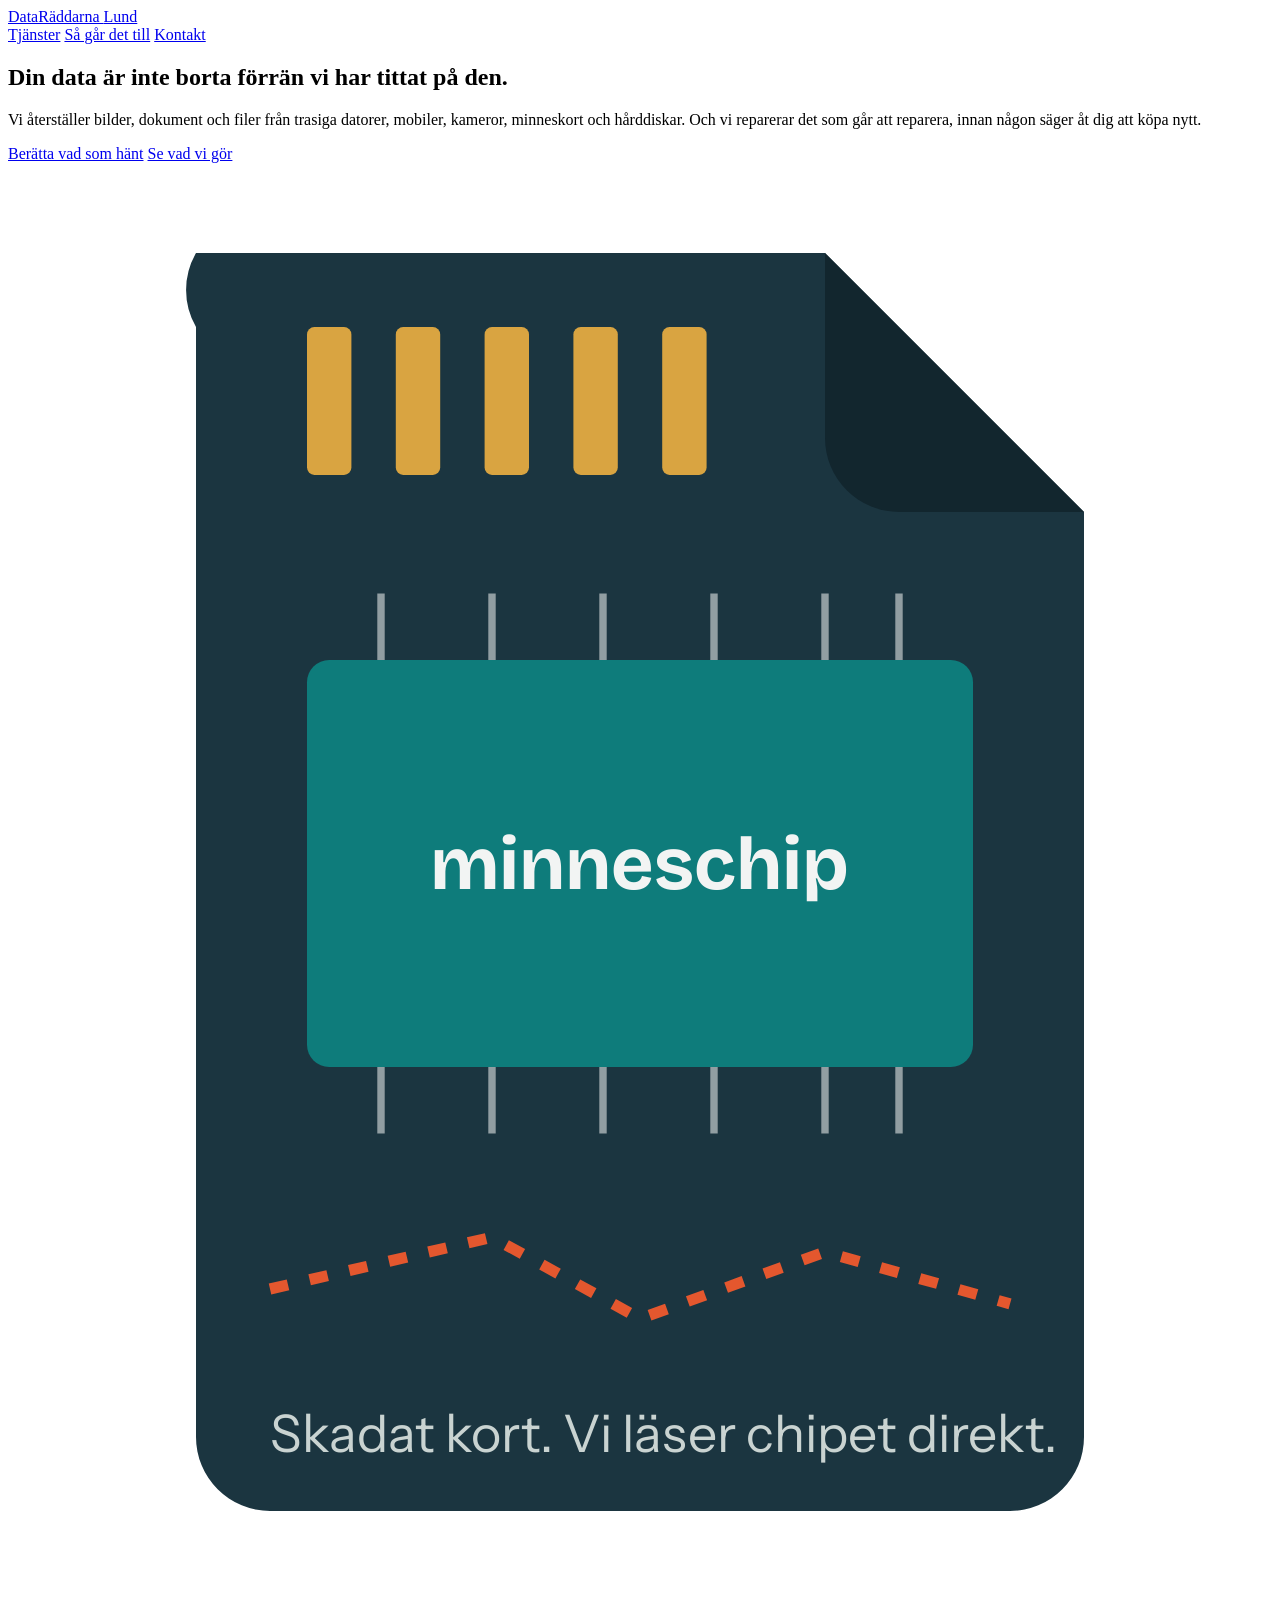
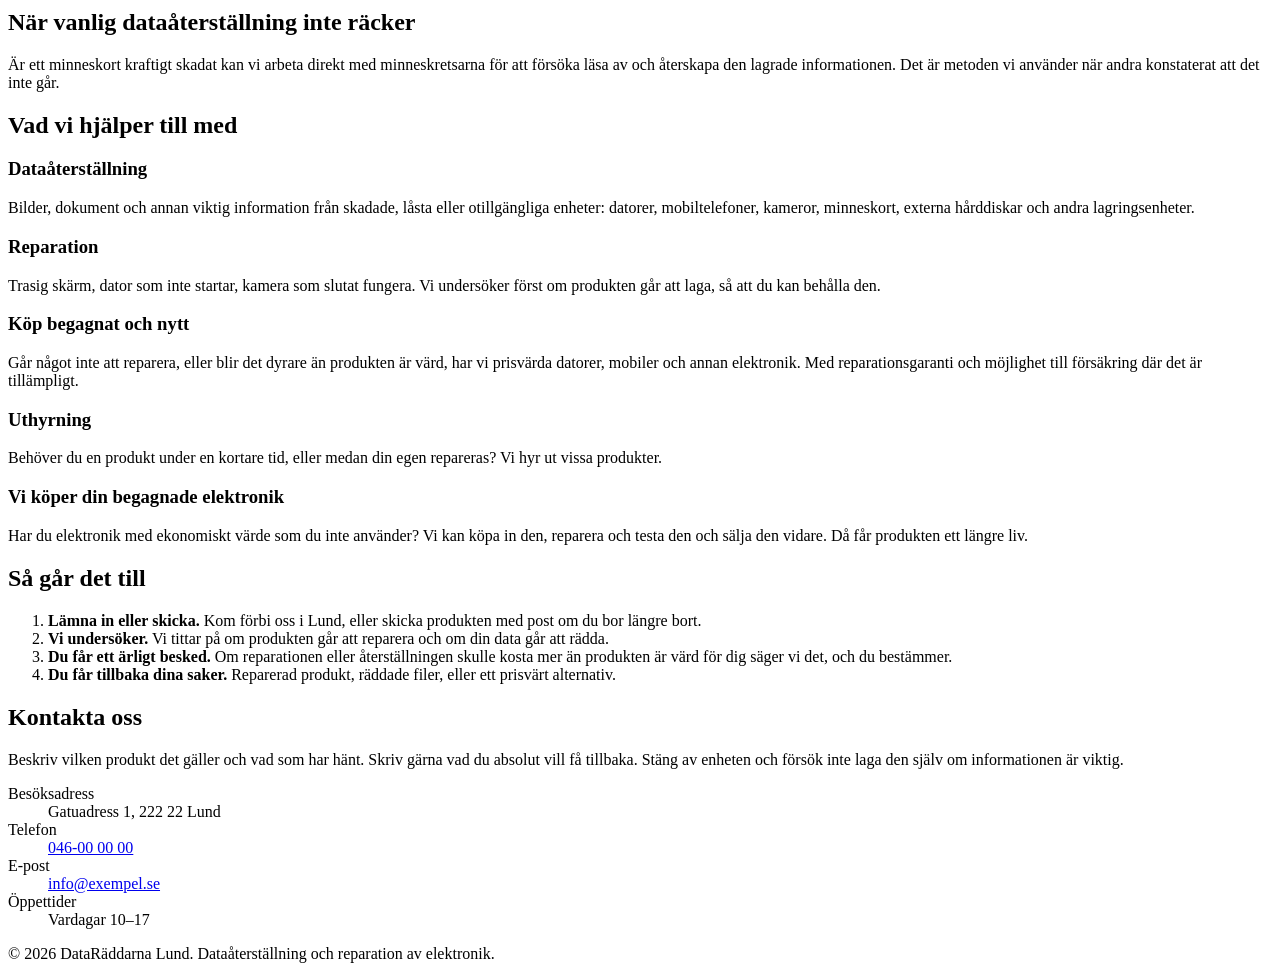
==== index.html @ 55b4c7bf "Create index.html" ====
<!DOCTYPE html>
<html lang="sv">
<head>
  <meta charset="utf-8">
  <meta name="viewport" content="width=device-width, initial-scale=1">
  <title>DataRäddarna Lund – Dataåterställning och reparation av elektronik</title>
  <meta name="description" content="Dataåterställning och reparation av datorer, mobiler, kameror, minneskort och hårddiskar i Lund. Vi försöker rädda dina bilder och filer innan du behöver köpa nytt.">
  <link rel="preconnect" href="https://fonts.googleapis.com">
  <link rel="preconnect" href="https://fonts.gstatic.com" crossorigin>
  <link href="https://fonts.googleapis.com/css2?family=Bricolage+Grotesque:wght@500;700;800&family=Instrument+Sans:wght@400;500;600&display=swap" rel="stylesheet">
  <link rel="stylesheet" href="style.css">
</head>
<body>

<header class="top">
  <a class="brand" href="#top">DataRäddarna <span>Lund</span></a>
  <nav aria-label="Huvudmeny">
    <a href="#tjanster">Tjänster</a>
    <a href="#sa-funkar-det">Så går det till</a>
    <a href="#kontakt">Kontakt</a>
  </nav>
</header>

<main id="top">

  <section class="hero">
    <div class="hero-text">
      <h1>Din data är inte borta förrän vi har tittat på den.</h1>
      <p class="lead">Vi återställer bilder, dokument och filer från trasiga datorer, mobiler, kameror, minneskort och hårddiskar. Och vi reparerar det som går att reparera, innan någon säger åt dig att köpa nytt.</p>
      <p class="actions">
        <a class="btn primary" href="#kontakt">Berätta vad som hänt</a>
        <a class="btn" href="#tjanster">Se vad vi gör</a>
      </p>
    </div>

    <figure class="card-art" aria-label="Illustration av ett skadat minneskort där filer återskapas">
      <svg viewBox="0 0 320 380" role="img" aria-hidden="true">
        <path d="M40 20h170l70 70v250a20 20 0 0 1-20 20H60a20 20 0 0 1-20-20V40a20 20 0 0 1 0-20z" fill="#1B3540"/>
        <path d="M210 20l70 70h-50a20 20 0 0 1-20-20z" fill="#12262E"/>
        <g fill="#D9A441">
          <rect x="70" y="40" width="12" height="40" rx="2"/>
          <rect x="94" y="40" width="12" height="40" rx="2"/>
          <rect x="118" y="40" width="12" height="40" rx="2"/>
          <rect x="142" y="40" width="12" height="40" rx="2"/>
          <rect x="166" y="40" width="12" height="40" rx="2"/>
        </g>
        <rect x="70" y="130" width="180" height="110" rx="6" fill="#0E7C7B"/>
        <g stroke="#F2F4F3" stroke-width="2" opacity=".55">
          <path d="M90 130v-18M120 130v-18M150 130v-18M180 130v-18M210 130v-18M230 130v-18"/>
          <path d="M90 240v18M120 240v18M150 240v18M180 240v18M210 240v18M230 240v18"/>
        </g>
        <text x="160" y="192" text-anchor="middle" font-family="Bricolage Grotesque, sans-serif" font-weight="700" font-size="20" fill="#F2F4F3">minneschip</text>
        <path d="M60 300l60-14 40 22 50-18 50 14" fill="none" stroke="#E4572E" stroke-width="3" stroke-dasharray="5 6"/>
        <text x="60" y="344" font-family="Instrument Sans, sans-serif" font-size="14" fill="#C9D3D1">Skadat kort. Vi läser chipet direkt.</text>
      </svg>
    </figure>
  </section>

  <section class="band" aria-labelledby="chip-rubrik">
    <h2 id="chip-rubrik">När vanlig dataåterställning inte räcker</h2>
    <p>Är ett minneskort kraftigt skadat kan vi arbeta direkt med minneskretsarna för att försöka läsa av och återskapa den lagrade informationen. Det är metoden vi använder när andra konstaterat att det inte går.</p>
  </section>

  <section id="tjanster" class="section">
    <h2>Vad vi hjälper till med</h2>
    <div class="grid">
      <article>
        <h3>Dataåterställning</h3>
        <p>Bilder, dokument och annan viktig information från skadade, låsta eller otillgängliga enheter: datorer, mobiltelefoner, kameror, minneskort, externa hårddiskar och andra lagringsenheter.</p>
      </article>
      <article>
        <h3>Reparation</h3>
        <p>Trasig skärm, dator som inte startar, kamera som slutat fungera. Vi undersöker först om produkten går att laga, så att du kan behålla den.</p>
      </article>
      <article>
        <h3>Köp begagnat och nytt</h3>
        <p>Går något inte att reparera, eller blir det dyrare än produkten är värd, har vi prisvärda datorer, mobiler och annan elektronik. Med reparationsgaranti och möjlighet till försäkring där det är tillämpligt.</p>
      </article>
      <article>
        <h3>Uthyrning</h3>
        <p>Behöver du en produkt under en kortare tid, eller medan din egen repareras? Vi hyr ut vissa produkter.</p>
      </article>
      <article>
        <h3>Vi köper din begagnade elektronik</h3>
        <p>Har du elektronik med ekonomiskt värde som du inte använder? Vi kan köpa in den, reparera och testa den och sälja den vidare. Då får produkten ett längre liv.</p>
      </article>
    </div>
  </section>

  <section id="sa-funkar-det" class="section steps-section">
    <h2>Så går det till</h2>
    <ol class="steps">
      <li><strong>Lämna in eller skicka.</strong> Kom förbi oss i Lund, eller skicka produkten med post om du bor längre bort.</li>
      <li><strong>Vi undersöker.</strong> Vi tittar på om produkten går att reparera och om din data går att rädda.</li>
      <li><strong>Du får ett ärligt besked.</strong> Om reparationen eller återställningen skulle kosta mer än produkten är värd för dig säger vi det, och du bestämmer.</li>
      <li><strong>Du får tillbaka dina saker.</strong> Reparerad produkt, räddade filer, eller ett prisvärt alternativ.</li>
    </ol>
  </section>

  <section id="kontakt" class="section contact">
    <h2>Kontakta oss</h2>
    <p>Beskriv vilken produkt det gäller och vad som har hänt. Skriv gärna vad du absolut vill få tillbaka. Stäng av enheten och försök inte laga den själv om informationen är viktig.</p>
    <dl>
      <dt>Besöksadress</dt><dd>Gatuadress 1, 222 22 Lund</dd>
      <dt>Telefon</dt><dd><a href="tel:+46000000000">046-00 00 00</a></dd>
      <dt>E-post</dt><dd><a href="mailto:info@exempel.se">info@exempel.se</a></dd>
      <dt>Öppettider</dt><dd>Vardagar 10–17</dd>
    </dl>
  </section>

</main>

<footer>
  <p>© <span id="year">2026</span> DataRäddarna Lund. Dataåterställning och reparation av elektronik.</p>
</footer>

<script>document.getElementById('year').textContent = new Date().getFullYear();</script>
</body>
</html>
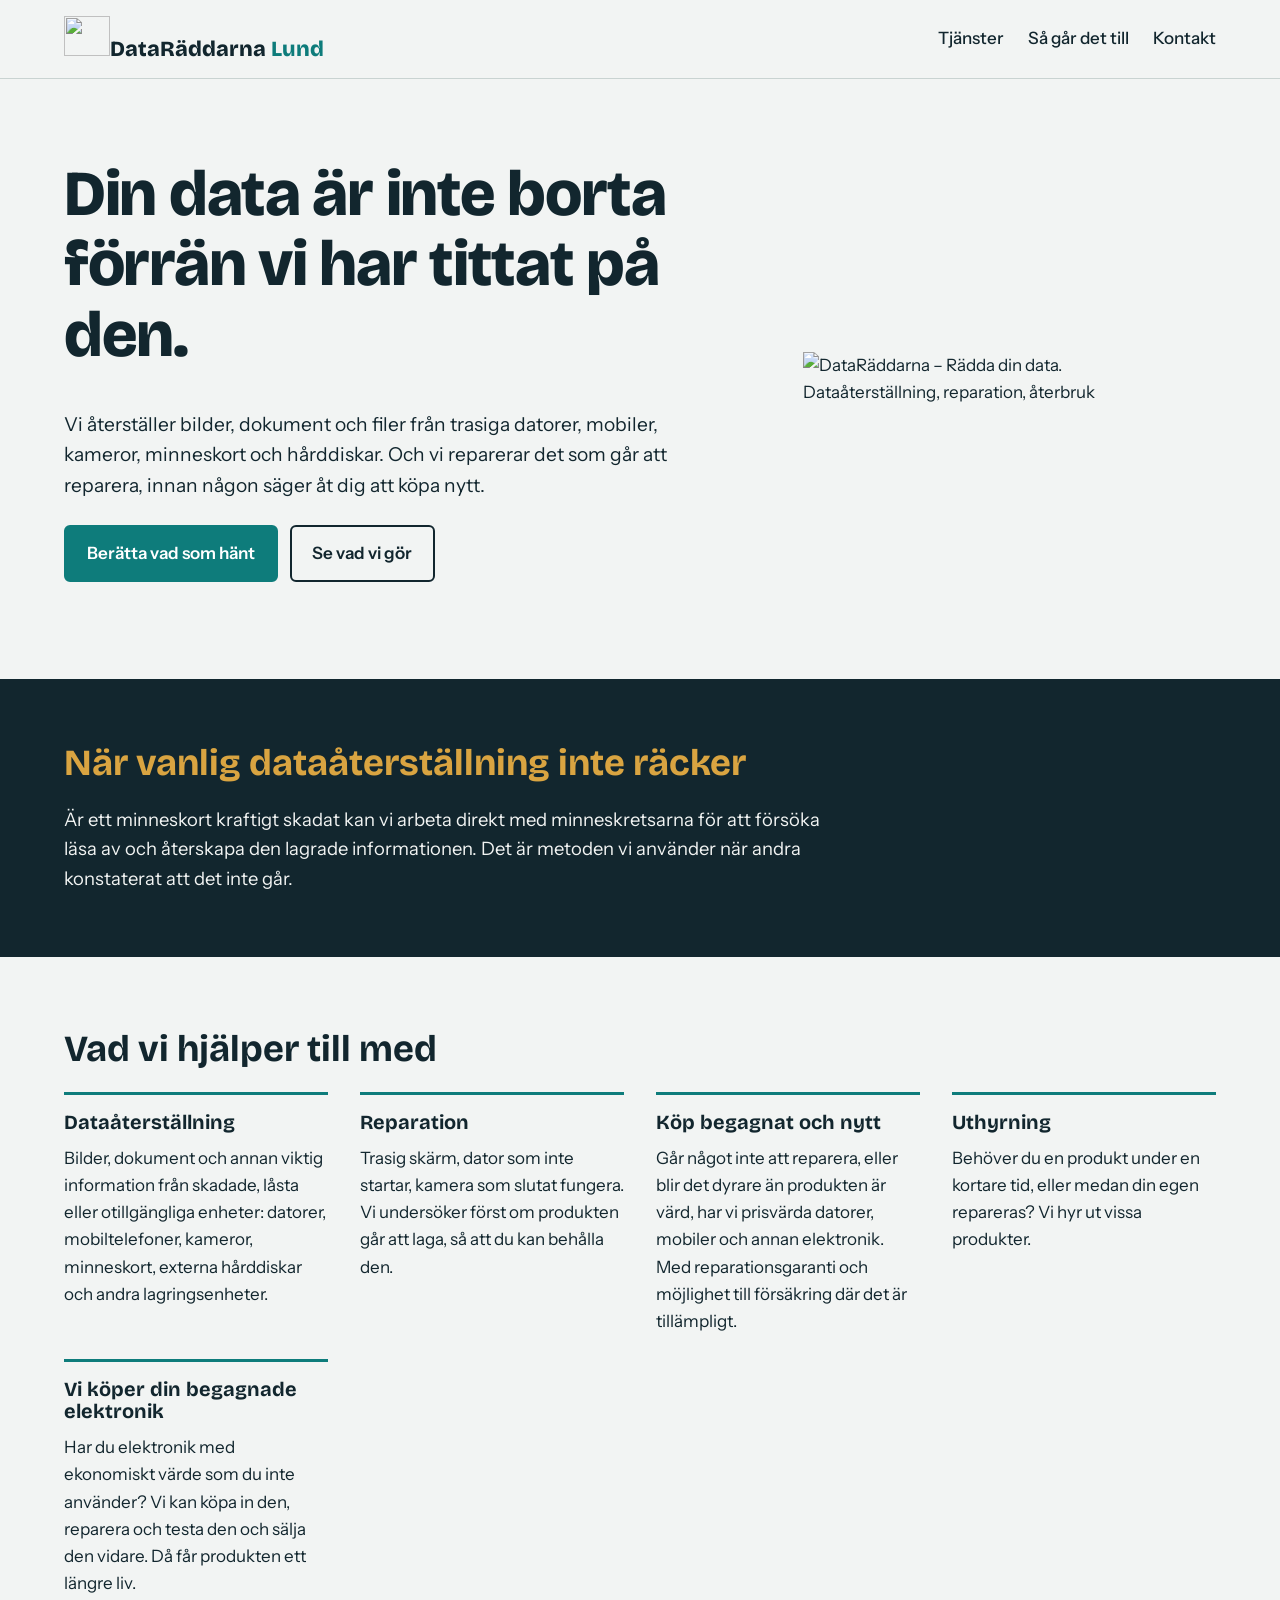
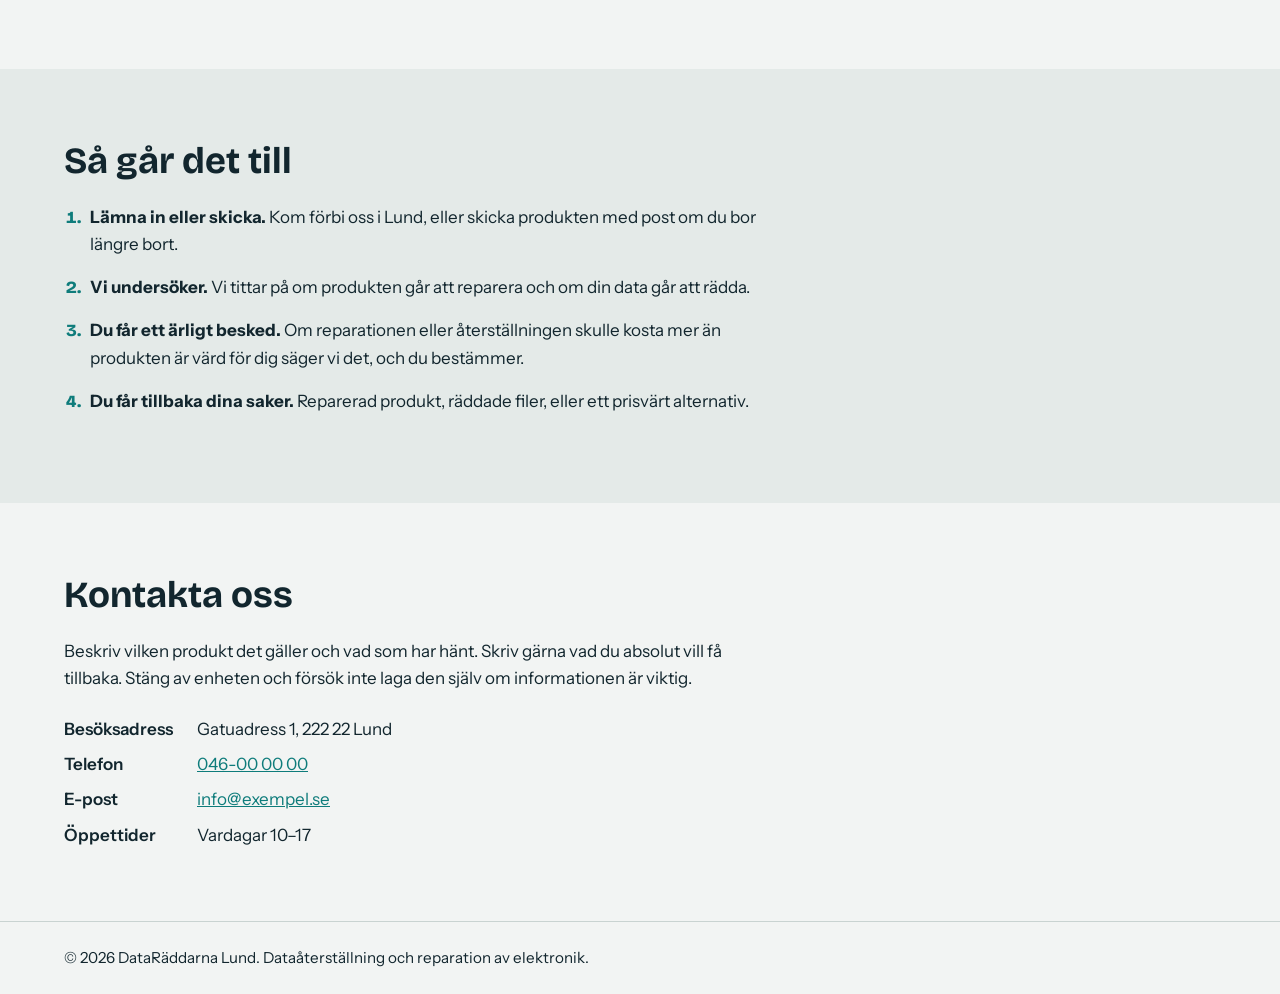
==== commit 802497f1: "Update index.html" ====
--- a/index.html
+++ b/index.html
@@ -8,12 +8,13 @@
   <link rel="preconnect" href="https://fonts.googleapis.com">
   <link rel="preconnect" href="https://fonts.gstatic.com" crossorigin>
   <link href="https://fonts.googleapis.com/css2?family=Bricolage+Grotesque:wght@500;700;800&family=Instrument+Sans:wght@400;500;600&display=swap" rel="stylesheet">
+  <link rel="icon" type="image/png" href="logo-mark.png">
   <link rel="stylesheet" href="style.css">
 </head>
 <body>
 
 <header class="top">
-  <a class="brand" href="#top">DataRäddarna <span>Lund</span></a>
+  <a class="brand" href="#top"><img src="logo-mark.png" alt="" width="46" height="40">DataRäddarna <span>Lund</span></a>
   <nav aria-label="Huvudmeny">
     <a href="#tjanster">Tjänster</a>
     <a href="#sa-funkar-det">Så går det till</a>
@@ -33,26 +34,8 @@
       </p>
     </div>
 
-    <figure class="card-art" aria-label="Illustration av ett skadat minneskort där filer återskapas">
-      <svg viewBox="0 0 320 380" role="img" aria-hidden="true">
-        <path d="M40 20h170l70 70v250a20 20 0 0 1-20 20H60a20 20 0 0 1-20-20V40a20 20 0 0 1 0-20z" fill="#1B3540"/>
-        <path d="M210 20l70 70h-50a20 20 0 0 1-20-20z" fill="#12262E"/>
-        <g fill="#D9A441">
-          <rect x="70" y="40" width="12" height="40" rx="2"/>
-          <rect x="94" y="40" width="12" height="40" rx="2"/>
-          <rect x="118" y="40" width="12" height="40" rx="2"/>
-          <rect x="142" y="40" width="12" height="40" rx="2"/>
-          <rect x="166" y="40" width="12" height="40" rx="2"/>
-        </g>
-        <rect x="70" y="130" width="180" height="110" rx="6" fill="#0E7C7B"/>
-        <g stroke="#F2F4F3" stroke-width="2" opacity=".55">
-          <path d="M90 130v-18M120 130v-18M150 130v-18M180 130v-18M210 130v-18M230 130v-18"/>
-          <path d="M90 240v18M120 240v18M150 240v18M180 240v18M210 240v18M230 240v18"/>
-        </g>
-        <text x="160" y="192" text-anchor="middle" font-family="Bricolage Grotesque, sans-serif" font-weight="700" font-size="20" fill="#F2F4F3">minneschip</text>
-        <path d="M60 300l60-14 40 22 50-18 50 14" fill="none" stroke="#E4572E" stroke-width="3" stroke-dasharray="5 6"/>
-        <text x="60" y="344" font-family="Instrument Sans, sans-serif" font-size="14" fill="#C9D3D1">Skadat kort. Vi läser chipet direkt.</text>
-      </svg>
+    <figure class="card-art">
+      <img src="logo.png" alt="DataRäddarna – Rädda din data. Dataåterställning, reparation, återbruk" width="1000" height="658">
     </figure>
   </section>
 
--- a/style.css
+++ b/style.css
@@ -0,0 +1,98 @@
+:root {
+  box-sizing: border-box;
+  --ink: #12262E;
+  --paper: #F2F4F3;
+  --teal: #0E7C7B;
+  --amber: #D9A441;
+  --line: #C9D3D1;
+  --display: "Bricolage Grotesque", "Trebuchet MS", system-ui, sans-serif;
+  --body: "Instrument Sans", system-ui, -apple-system, "Segoe UI", sans-serif;
+}
+*, *::before, *::after { box-sizing: inherit; }
+html { scroll-behavior: smooth; }
+@media (prefers-reduced-motion: reduce) { html { scroll-behavior: auto; } }
+
+body {
+  margin: 0;
+  background: var(--paper);
+  color: var(--ink);
+  font: 400 1.0625rem/1.6 var(--body);
+}
+a { color: var(--teal); }
+a:focus-visible, .btn:focus-visible { outline: 3px solid var(--amber); outline-offset: 3px; }
+
+h1, h2, h3 { font-family: var(--display); line-height: 1.1; margin: 0 0 .6em; }
+h1 { font-size: clamp(2.2rem, 6vw, 4rem); font-weight: 800; letter-spacing: -.02em; }
+h2 { font-size: clamp(1.6rem, 3.5vw, 2.3rem); font-weight: 700; }
+h3 { font-size: 1.25rem; font-weight: 700; }
+p { max-width: 65ch; margin: 0 0 1em; }
+
+.top {
+  display: flex; flex-wrap: wrap; gap: .75rem 2rem;
+  align-items: center; justify-content: space-between;
+  padding: 1rem clamp(1rem, 5vw, 4rem);
+  border-bottom: 1px solid var(--line);
+}
+.brand { font: 800 1.35rem var(--display); color: var(--ink); text-decoration: none; }
+.brand span { color: var(--teal); }
+.top nav { display: flex; gap: 1.5rem; }
+.top nav a { color: var(--ink); text-decoration: none; font-weight: 500; }
+.top nav a:hover { text-decoration: underline; text-underline-offset: 4px; }
+
+.hero {
+  display: grid; gap: 2rem; align-items: center;
+  grid-template-columns: 1.3fr 1fr;
+  padding: clamp(2rem, 7vw, 5rem) clamp(1rem, 5vw, 4rem);
+}
+.lead { font-size: 1.2rem; }
+.actions { display: flex; flex-wrap: wrap; gap: .75rem; margin-top: 1.5rem; }
+.btn {
+  display: inline-block; padding: .8rem 1.3rem; border-radius: 6px;
+  border: 2px solid var(--ink); color: var(--ink);
+  font-weight: 600; text-decoration: none;
+}
+.btn:hover { background: var(--ink); color: var(--paper); }
+.btn.primary { background: var(--teal); border-color: var(--teal); color: #fff; }
+.btn.primary:hover { background: var(--ink); border-color: var(--ink); }
+
+.card-art { margin: 0; justify-self: center; width: min(100%, 340px); }
+.card-art svg { width: 100%; height: auto; display: block; }
+
+.band {
+  background: var(--ink); color: var(--paper);
+  padding: clamp(2rem, 6vw, 4rem) clamp(1rem, 5vw, 4rem);
+}
+.band h2 { color: var(--amber); }
+.band p { font-size: 1.15rem; margin: 0; }
+
+.section { padding: clamp(2.5rem, 6vw, 4.5rem) clamp(1rem, 5vw, 4rem); }
+
+.grid {
+  display: grid; gap: 1.5rem 2rem;
+  grid-template-columns: repeat(auto-fit, minmax(260px, 1fr));
+}
+.grid article { border-top: 3px solid var(--teal); padding-top: 1rem; }
+.grid p { margin: 0; }
+
+.steps-section { background: #E4EAE8; }
+.steps { padding-left: 1.3rem; max-width: 65ch; margin: 0; }
+.steps li { margin-bottom: 1rem; padding-left: .3rem; }
+.steps li::marker { font-family: var(--display); font-weight: 800; color: var(--teal); }
+
+.contact dl {
+  display: grid; grid-template-columns: max-content 1fr;
+  gap: .5rem 1.5rem; margin: 1.5rem 0 0;
+}
+.contact dt { font-weight: 600; }
+.contact dd { margin: 0; }
+
+footer {
+  padding: 1.5rem clamp(1rem, 5vw, 4rem);
+  border-top: 1px solid var(--line); font-size: .95rem;
+}
+footer p { margin: 0; }
+
+@media (max-width: 760px) {
+  .hero { grid-template-columns: 1fr; }
+  .card-art { order: -1; width: min(60%, 240px); justify-self: start; }
+}
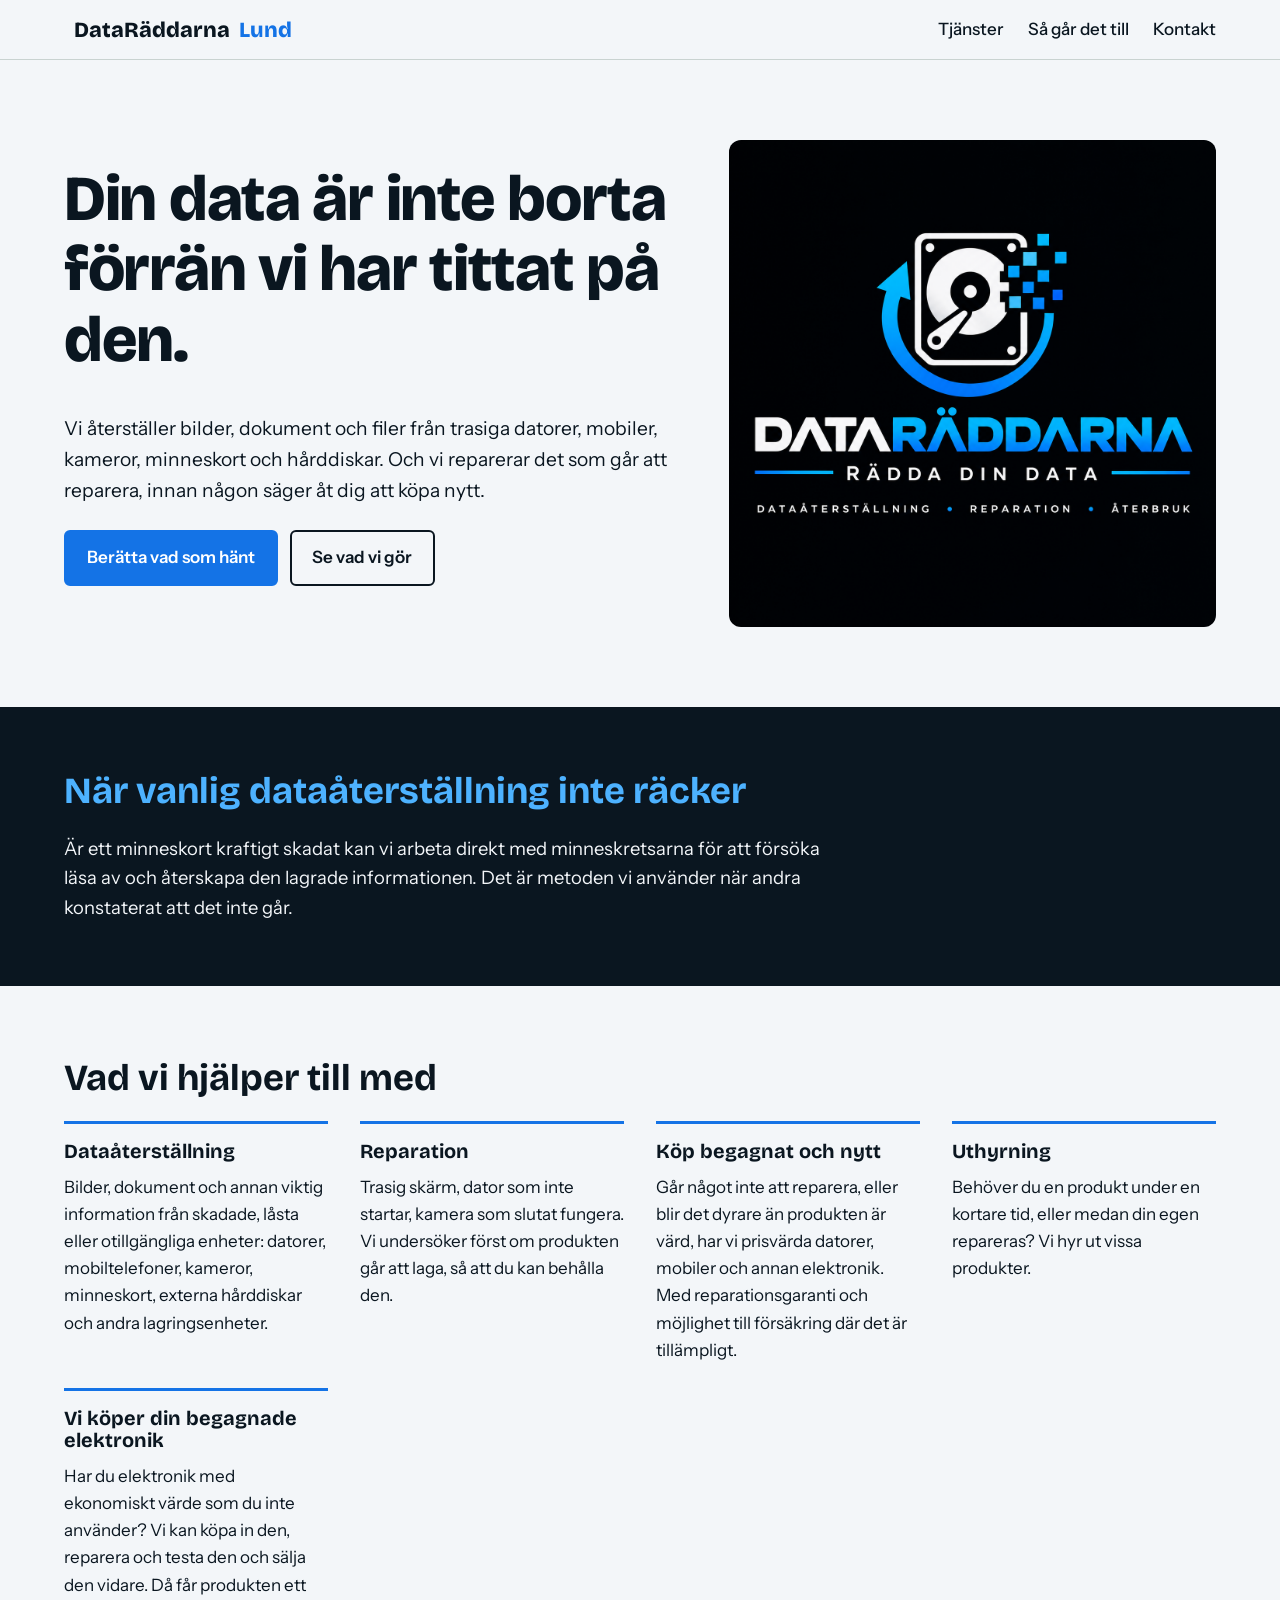
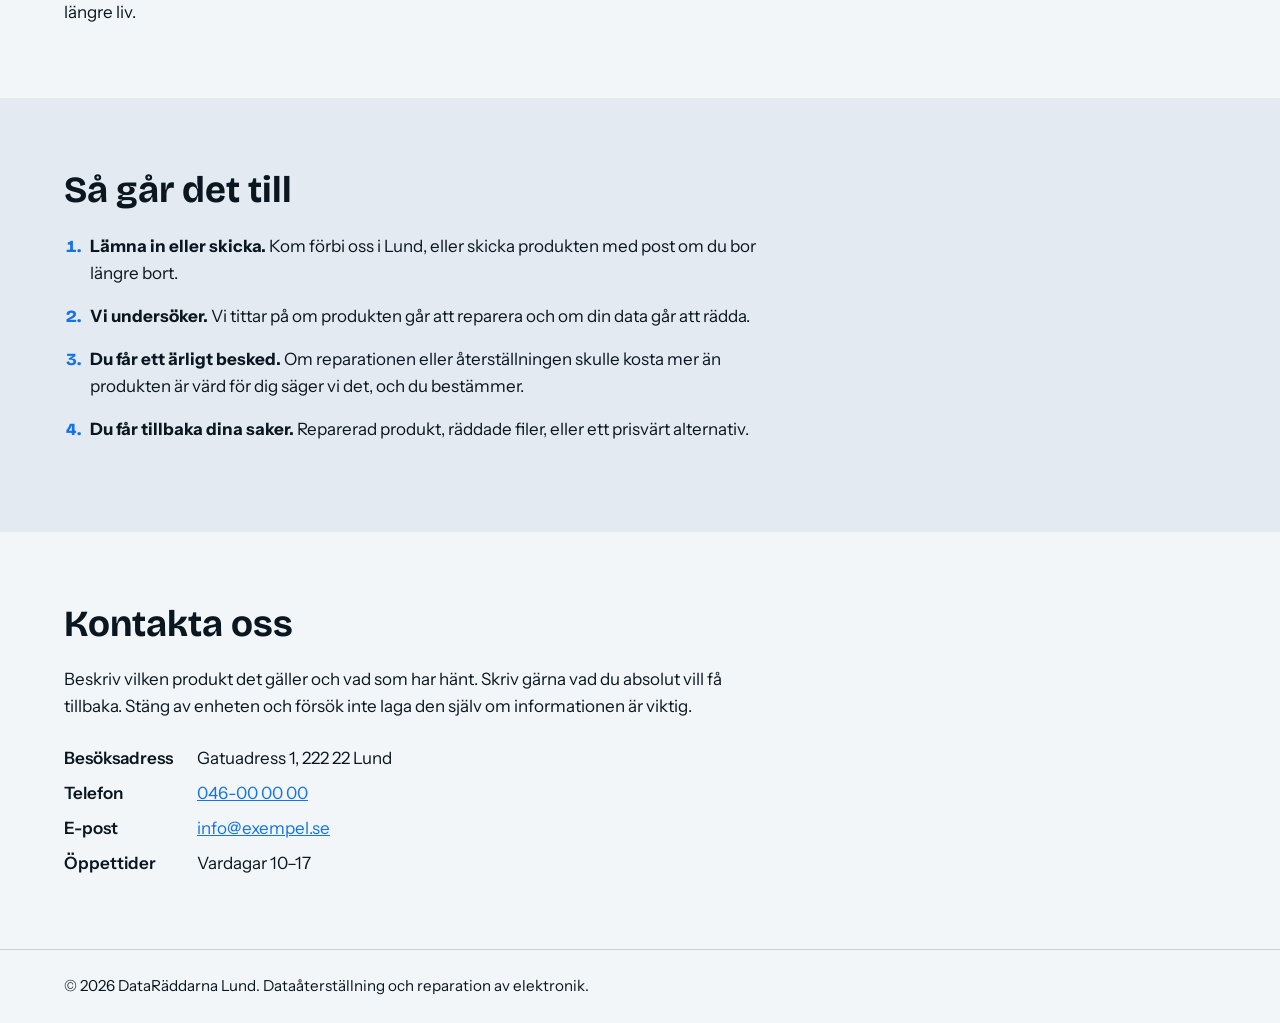
==== commit b22e1e82: "Update index.html" ====
--- a/index.html
+++ b/index.html
@@ -8,13 +8,13 @@
   <link rel="preconnect" href="https://fonts.googleapis.com">
   <link rel="preconnect" href="https://fonts.gstatic.com" crossorigin>
   <link href="https://fonts.googleapis.com/css2?family=Bricolage+Grotesque:wght@500;700;800&family=Instrument+Sans:wght@400;500;600&display=swap" rel="stylesheet">
-  <link rel="icon" type="image/png" href="logo-mark.png">
+  <link rel="icon" type="image/png" href="Data.png">
   <link rel="stylesheet" href="style.css">
 </head>
 <body>
 
 <header class="top">
-  <a class="brand" href="#top"><img src="logo-mark.png" alt="" width="46" height="40">DataRäddarna <span>Lund</span></a>
+  <a class="brand" href="#top"><span class="brand-mark" aria-hidden="true"></span>DataRäddarna <span>Lund</span></a>
   <nav aria-label="Huvudmeny">
     <a href="#tjanster">Tjänster</a>
     <a href="#sa-funkar-det">Så går det till</a>
@@ -35,7 +35,7 @@
     </div>
 
     <figure class="card-art">
-      <img src="logo.png" alt="DataRäddarna – Rädda din data. Dataåterställning, reparation, återbruk" width="1000" height="658">
+      <img src="Data.png" alt="DataRäddarna – Rädda din data. Dataåterställning, reparation, återbruk" width="1254" height="1254">
     </figure>
   </section>
 
--- a/style.css
+++ b/style.css
@@ -1,9 +1,9 @@
 :root {
   box-sizing: border-box;
-  --ink: #12262E;
-  --paper: #F2F4F3;
-  --teal: #0E7C7B;
-  --amber: #D9A441;
+  --ink: #0A1620;
+  --paper: #F3F6F9;
+  --teal: #1473E6;
+  --amber: #4DB2FF;
   --line: #C9D3D1;
   --display: "Bricolage Grotesque", "Trebuchet MS", system-ui, sans-serif;
   --body: "Instrument Sans", system-ui, -apple-system, "Segoe UI", sans-serif;
@@ -33,7 +33,8 @@
   padding: 1rem clamp(1rem, 5vw, 4rem);
   border-bottom: 1px solid var(--line);
 }
-.brand { font: 800 1.35rem var(--display); color: var(--ink); text-decoration: none; }
+.brand { display: inline-flex; align-items: center; gap: .6rem; font: 800 1.35rem var(--display); color: var(--ink); text-decoration: none; }
+.brand img { height: 40px; width: auto; background: #000; border-radius: 6px; }
 .brand span { color: var(--teal); }
 .top nav { display: flex; gap: 1.5rem; }
 .top nav a { color: var(--ink); text-decoration: none; font-weight: 500; }
@@ -55,8 +56,8 @@
 .btn.primary { background: var(--teal); border-color: var(--teal); color: #fff; }
 .btn.primary:hover { background: var(--ink); border-color: var(--ink); }
 
-.card-art { margin: 0; justify-self: center; width: min(100%, 340px); }
-.card-art svg { width: 100%; height: auto; display: block; }
+.card-art { margin: 0; justify-self: center; width: min(100%, 520px); background: #000; border-radius: 12px; overflow: hidden; }
+.card-art img { width: 100%; height: auto; display: block; }
 
 .band {
   background: var(--ink); color: var(--paper);
@@ -74,7 +75,7 @@
 .grid article { border-top: 3px solid var(--teal); padding-top: 1rem; }
 .grid p { margin: 0; }
 
-.steps-section { background: #E4EAE8; }
+.steps-section { background: #E3EAF1; }
 .steps { padding-left: 1.3rem; max-width: 65ch; margin: 0; }
 .steps li { margin-bottom: 1rem; padding-left: .3rem; }
 .steps li::marker { font-family: var(--display); font-weight: 800; color: var(--teal); }
@@ -94,5 +95,5 @@
 
 @media (max-width: 760px) {
   .hero { grid-template-columns: 1fr; }
-  .card-art { order: -1; width: min(60%, 240px); justify-self: start; }
+  .card-art { order: -1; width: 100%; }
 }
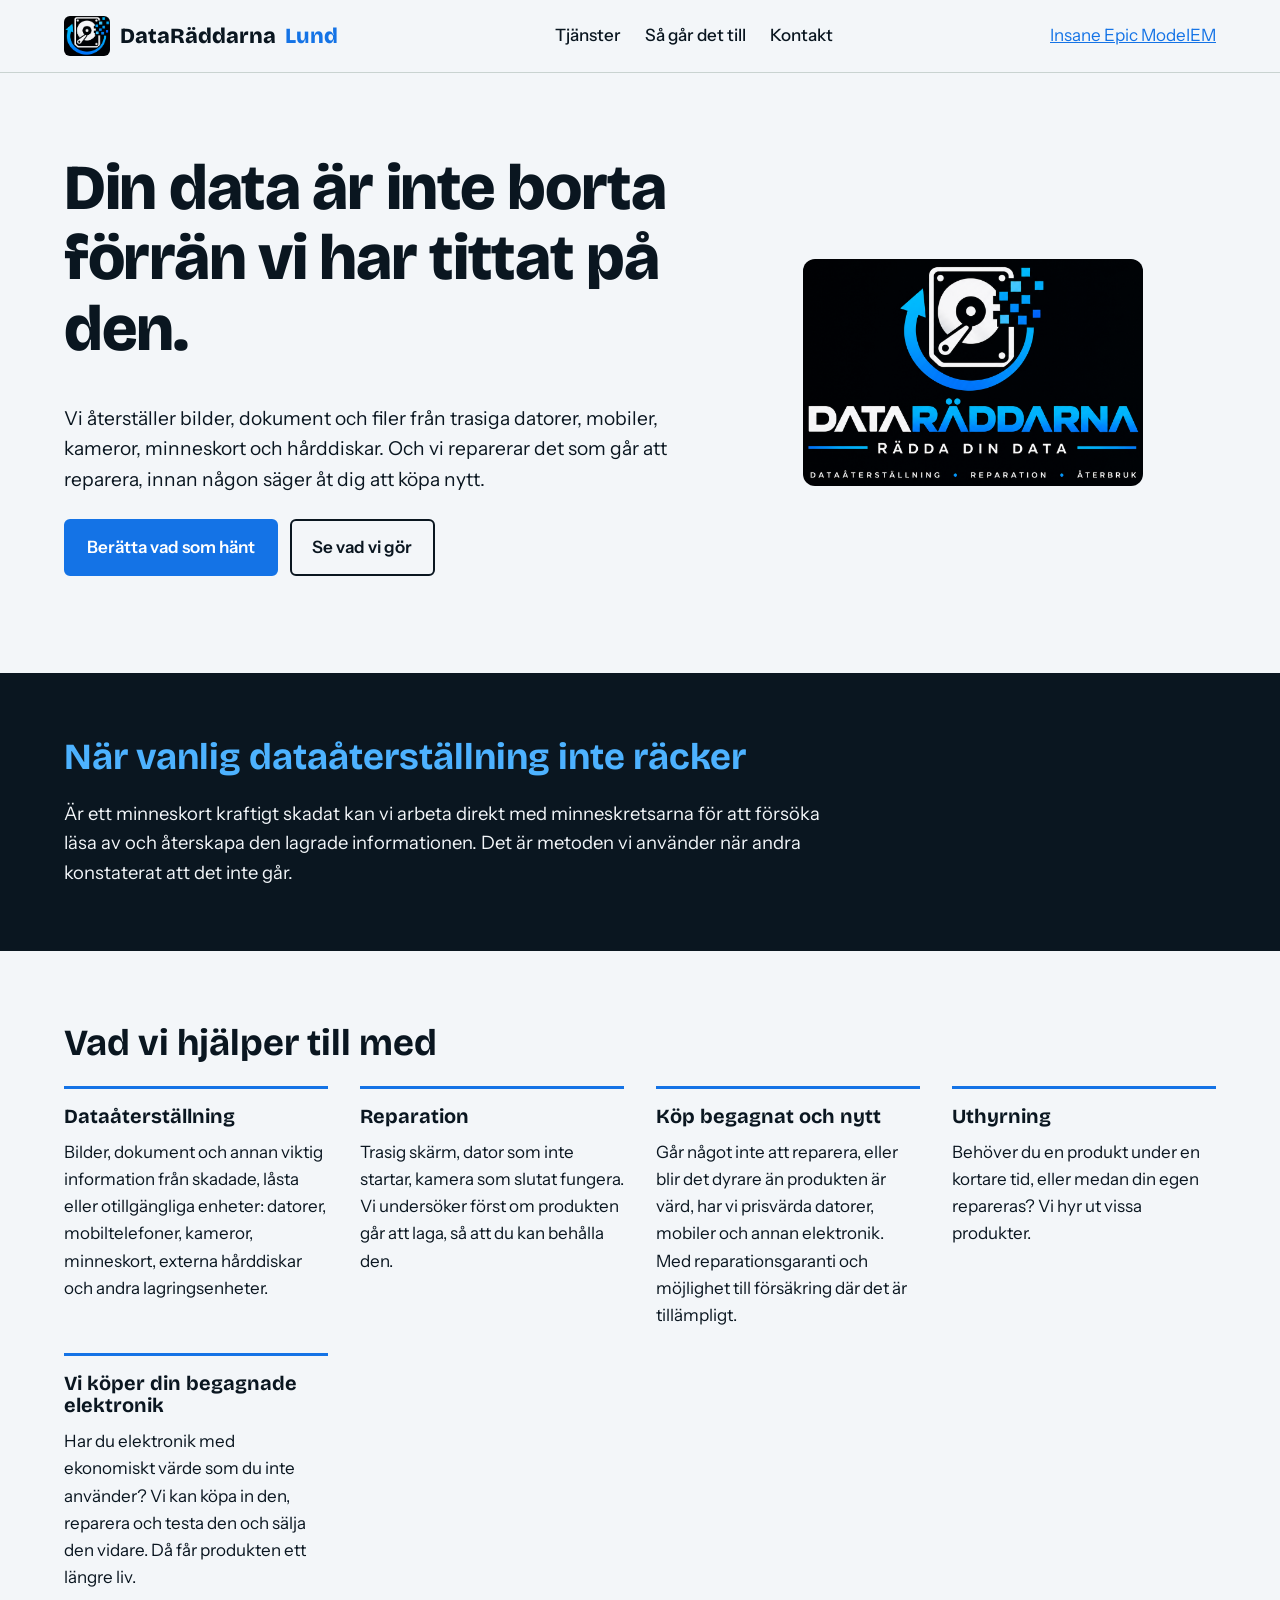
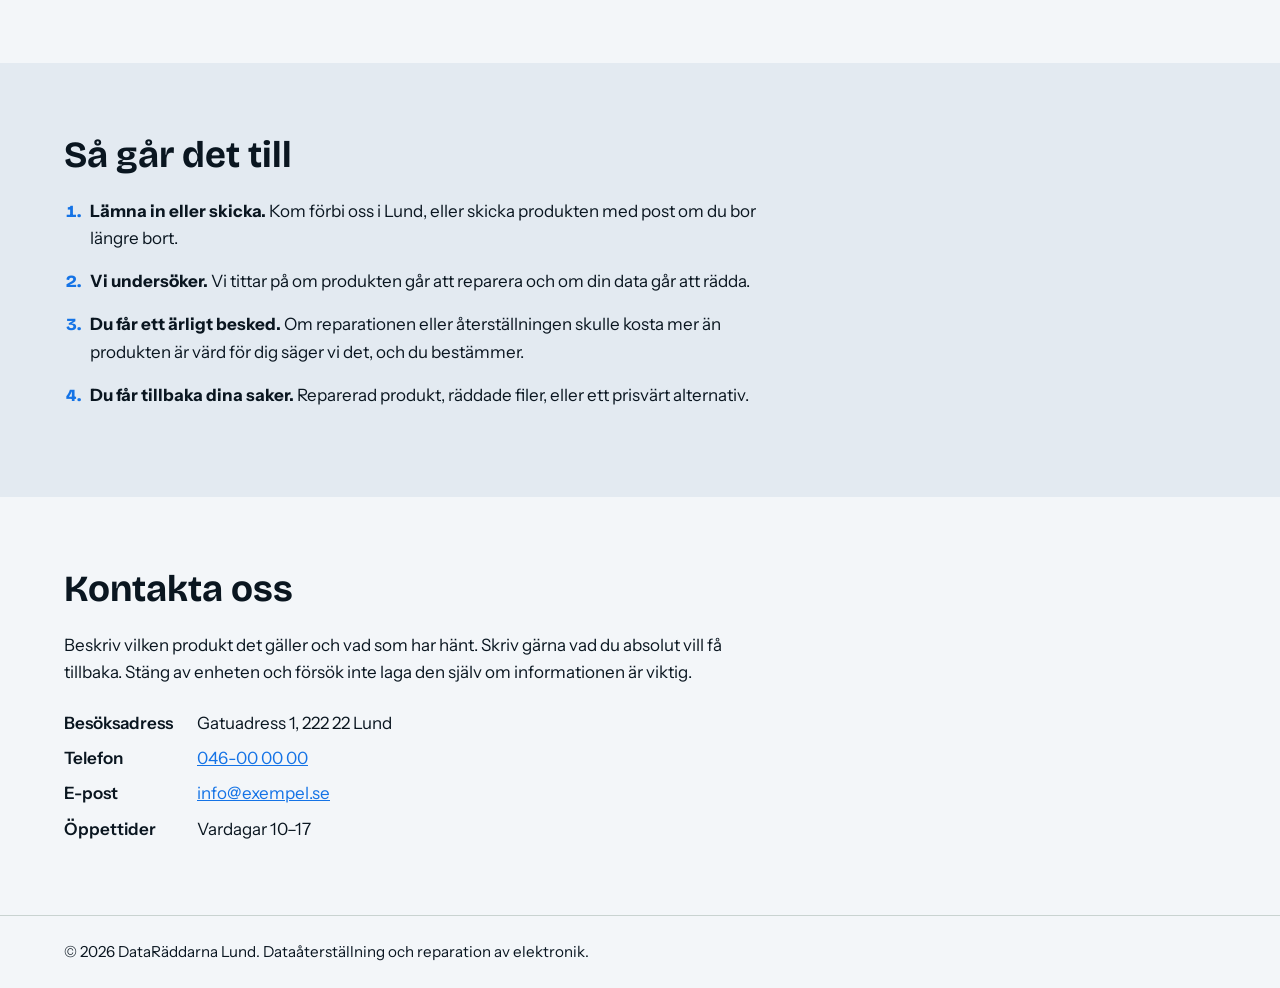
==== commit 69aca079: "Update index.html" ====
--- a/index.html
+++ b/index.html
@@ -20,6 +20,10 @@
     <a href="#sa-funkar-det">Så går det till</a>
     <a href="#kontakt">Kontakt</a>
   </nav>
+  <a class="iem" href="Insane.html" title="Slå på Insane Epic Mode" aria-label="Slå på Insane Epic Mode (IEM)">
+    <span class="iem-long">Insane Epic Mode</span><span class="iem-short">IEM</span>
+    <span class="switch" aria-hidden="true"><i></i></span>
+  </a>
 </header>
 
 <main id="top">
@@ -97,6 +101,19 @@
   <p>© <span id="year">2026</span> DataRäddarna Lund. Dataåterställning och reparation av elektronik.</p>
 </footer>
 
+<script>
+  (function () {
+    var t = document.querySelector('.iem');
+    if (!t) return;
+    t.addEventListener('click', function (e) {
+      if (e.metaKey || e.ctrlKey || e.shiftKey || e.button !== 0) return;
+      e.preventDefault();
+      t.classList.add('flip');
+      var calm = matchMedia('(prefers-reduced-motion: reduce)').matches;
+      setTimeout(function () { location.href = t.href; }, calm ? 0 : 380);
+    });
+  })();
+</script>
 <script>document.getElementById('year').textContent = new Date().getFullYear();</script>
 </body>
 </html>
--- a/style.css
+++ b/style.css
@@ -34,7 +34,7 @@
   border-bottom: 1px solid var(--line);
 }
 .brand { display: inline-flex; align-items: center; gap: .6rem; font: 800 1.35rem var(--display); color: var(--ink); text-decoration: none; }
-.brand img { height: 40px; width: auto; background: #000; border-radius: 6px; }
+.brand-mark { flex: none; width: 46px; height: 40px; border-radius: 6px; background: #000 url("Data.png") -32px -20px / 111px auto no-repeat; }
 .brand span { color: var(--teal); }
 .top nav { display: flex; gap: 1.5rem; }
 .top nav a { color: var(--ink); text-decoration: none; font-weight: 500; }
@@ -56,8 +56,8 @@
 .btn.primary { background: var(--teal); border-color: var(--teal); color: #fff; }
 .btn.primary:hover { background: var(--ink); border-color: var(--ink); }
 
-.card-art { margin: 0; justify-self: center; width: min(100%, 520px); background: #000; border-radius: 12px; overflow: hidden; }
-.card-art img { width: 100%; height: auto; display: block; }
+.card-art { margin: 0; justify-self: center; width: min(100%, 340px); aspect-ratio: 3 / 2; background: #000; border-radius: 12px; overflow: hidden; }
+.card-art img { display: block; width: 108%; max-width: none; height: auto; margin: -18.3% 0 0 -4%; }
 
 .band {
   background: var(--ink); color: var(--paper);
@@ -95,5 +95,5 @@
 
 @media (max-width: 760px) {
   .hero { grid-template-columns: 1fr; }
-  .card-art { order: -1; width: 100%; }
+  .card-art { order: -1; width: min(100%, 300px); justify-self: start; }
 }
